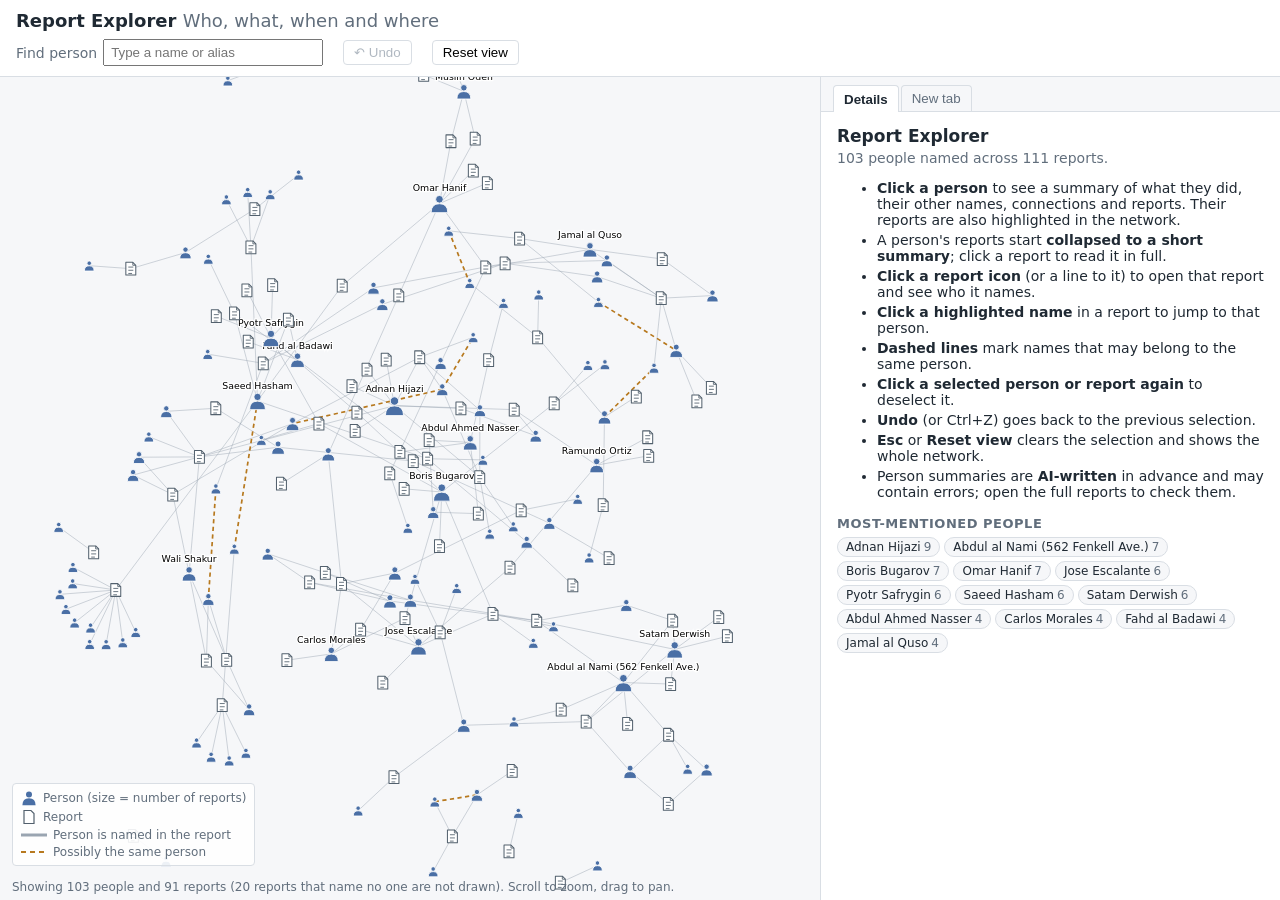
==== index.html @ 6955c85c "Add files via upload" ====
<!DOCTYPE html>
<html lang="en">
<head>
  <meta charset="utf-8">
  <title>Report Explorer</title>
  <link rel="stylesheet" href="web/css/style.css">
</head>
<body>
  <header>
    <h1>Report Explorer <span class="subtitle">Who, what, when and where</span></h1>

    <div class="controls">
      <!-- Search: a datalist suggests names as you type (recognition, not recall). -->
      <label class="control">
        Find person
        <input id="search" type="search" list="person-names"
               placeholder="Type a name or alias" autocomplete="off">
        <datalist id="person-names"></datalist>
      </label>

      <button id="undo" type="button" disabled title="Nothing to undo yet">&#8630; Undo</button>
      <button id="reset" type="button" title="Clear the selection and show the whole network (Esc)">Reset view</button>
    </div>
  </header>

  <main>
    <div id="views">
      <section id="network-area" aria-label="People network">
        <svg id="network"></svg>
        <div id="legend">
          <span><svg width="16" height="16" viewBox="-8 -8 16 16" class="legend-person"><circle cy="-3.4" r="3"/><path d="M-6.6,7.2 Q-6.6,0.2 0,0.2 Q6.6,0.2 6.6,7.2 Z"/></svg> Person (size = number of reports)</span>
          <span><svg width="16" height="16" viewBox="-8 -8 16 16" class="legend-report"><path d="M-5,-6.5 H2 L5,-3.5 V6.5 H-5 Z"/></svg> Report</span>
          <span><svg width="26" height="10"><line x1="0" y1="5" x2="26" y2="5" class="legend-link"/></svg> Person is named in the report</span>
          <span><svg width="26" height="10"><line x1="0" y1="5" x2="26" y2="5" class="legend-possible"/></svg> Possibly the same person</span>
        </div>
        <p id="status" role="status"></p>
        <p id="search-message" role="alert"></p>
      </section>

    </div>

    <aside id="panel" aria-live="polite"></aside>
  </main>

  <!-- D3 v7 (ISC license, https://d3js.org), bundled so the page works offline. -->
  <script src="web/lib/d3.min.js"></script>
  <!-- Data generated by the scripts in processing/ (written to web/data/). -->
  <script src="web/data/network.js"></script>
  <script src="web/data/ai_summaries.js"></script>
  <!-- Application code: shared state first, then the parts of the page, then main. -->
  <script src="web/js/app.js"></script>
  <script src="web/js/tooltip.js"></script>
  <script src="web/js/network.js"></script>
  <script src="web/js/summaries.js"></script>
  <script src="web/js/new_tab.js"></script>
  <script src="web/js/panel.js"></script>
  <script src="web/js/main.js"></script>
</body>
</html>
---- web/css/style.css ----
/* Report Explorer: layout and visual styles. */

:root {
  --bg: #f6f7f9;
  --panel-bg: #ffffff;
  --text: #1f2933;
  --muted: #616e7c;
  --border: #d9dee4;
  --node: #4a6fa5;
  --node-selected: #d9622b;
  --link: #9aa5b1;
  --possible: #b7791f;
  --after: #8e44ad;
  --mark: #fff1b8;
  --mark-focus: #ffd8c2;
}

* { box-sizing: border-box; }

body {
  margin: 0;
  height: 100vh;
  display: flex;
  flex-direction: column;
  font-family: system-ui, -apple-system, "Segoe UI", sans-serif;
  font-size: 14px;
  color: var(--text);
  background: var(--bg);
}

/* ---------- Header and controls ---------- */

header {
  padding: 10px 16px;
  background: var(--panel-bg);
  border-bottom: 1px solid var(--border);
}

h1 { margin: 0 0 8px; font-size: 18px; }
.subtitle { font-weight: normal; color: var(--muted); }

.controls {
  display: flex;
  flex-wrap: wrap;
  align-items: center;
  gap: 8px 20px;
}

.control { display: flex; align-items: center; gap: 6px; color: var(--muted); }
.control input[type="search"] { width: 220px; padding: 4px 6px; }

button {
  padding: 4px 10px;
  border: 1px solid var(--border);
  border-radius: 4px;
  background: var(--panel-bg);
  cursor: pointer;
}
button:hover:not(:disabled) { background: var(--bg); }
button:disabled { color: #b0b8c1; cursor: default; }

/* ---------- Main layout: network on the left, details on the right ---------- */

main { flex: 1; display: flex; min-height: 0; }

#views { flex: 1; display: flex; flex-direction: column; min-width: 0; }
#network-area { flex: 1; position: relative; min-height: 0; }
#network { width: 100%; height: 100%; display: block; cursor: grab; }
#network:active { cursor: grabbing; }

#panel {
  width: 460px;
  overflow-y: auto;
  padding: 14px 16px;
  background: var(--panel-bg);
  border-left: 1px solid var(--border);
}

/* ---------- Network marks ---------- */

.node { cursor: pointer; }
.node .hit { fill: transparent; }
.node.person .icon { fill: var(--node); stroke: #fff; stroke-width: 1px; }
.node.report .icon path { fill: #fff; stroke: #52606d; stroke-width: 1.2px; stroke-linejoin: round; }
.node.report .icon path.fold, .node.report .icon path.lines { fill: none; stroke-width: 1px; }
.node.report text { font-size: 10px; fill: var(--muted); }
.node text {
  font-size: 11px;
  pointer-events: none;
  paint-order: stroke;
  stroke: #fff;
  stroke-width: 3px;
}
.node.person.selected .icon { fill: var(--node-selected); stroke: var(--text); stroke-width: 1.5px; }
.node.report.selected .icon path:first-child { fill: var(--node-selected); stroke: var(--text); }
.node.report.related .icon path:first-child { fill: #fde3d4; stroke: var(--node-selected); }
.node.faded { opacity: 0.15; }
.node.label-hidden text { display: none; }

line.link { stroke: var(--link); stroke-opacity: 0.55; stroke-width: 1px; cursor: pointer; }
line.link:hover { stroke: var(--text); stroke-opacity: 1; }
line.link.highlighted { stroke: var(--node-selected); stroke-opacity: 1; }
line.link.faded { stroke-opacity: 0.06; }

.possible { stroke: var(--possible); stroke-width: 2px; stroke-dasharray: 5 4; fill: none; }
.possible.faded { stroke-opacity: 0.1; }

/* ---------- Legend and status (bottom-left of the network) ---------- */

#legend {
  position: absolute; left: 12px; bottom: 34px;
  display: flex; flex-direction: column; gap: 3px;
  padding: 6px 8px; font-size: 12px; color: var(--muted);
  background: rgba(255, 255, 255, 0.9); border: 1px solid var(--border); border-radius: 4px;
}
#legend span { display: flex; align-items: center; gap: 6px; }
.legend-person { fill: var(--node); }
.legend-report path { fill: #fff; stroke: #52606d; stroke-width: 1.2px; }

.legend-link { stroke: var(--link); stroke-width: 3px; }
.legend-possible { stroke: var(--possible); stroke-width: 2px; stroke-dasharray: 5 4; }

#status { position: absolute; left: 12px; bottom: 6px; margin: 0; font-size: 12px; color: var(--muted); }
#search-message {
  position: absolute; top: 8px; left: 50%; transform: translateX(-50%); margin: 0;
  padding: 4px 10px; border-radius: 4px; background: #fde8e8; color: #9b1c1c;
}
#search-message:empty { display: none; }

#tooltip {
  position: fixed; pointer-events: none; z-index: 10;
  padding: 4px 8px; font-size: 12px; border-radius: 4px;
  background: var(--text); color: #fff; max-width: 280px;
}

/* ---------- Detail panel ---------- */

#panel h2 { margin: 0 0 4px; font-size: 17px; }
#panel h3 { margin: 16px 0 6px; font-size: 13px; text-transform: uppercase; letter-spacing: 0.04em; color: var(--muted); }
.meta { color: var(--muted); margin: 0 0 6px; }
.help li { margin-bottom: 4px; }

.chip-list { display: flex; flex-wrap: wrap; gap: 4px; }
.chip {
  padding: 2px 8px; border: 1px solid var(--border); border-radius: 12px;
  background: var(--bg); cursor: pointer; font-size: 12px;
}
.chip:hover { border-color: var(--node); }
.chip .count { color: var(--muted); margin-left: 3px; }

.alias { margin: 2px 0; }
.badge {
  display: inline-block; padding: 0 5px; margin-left: 4px; border-radius: 3px;
  font-size: 11px; background: #e4e7eb; color: var(--muted);
}
.badge.confirmed { background: #e3f8e8; color: #276749; }
.badge.likely { background: #fff4d6; color: #8a5a00; }
.evidence { color: var(--muted); font-size: 12px; margin: 0 0 6px 10px; }

.report {
  margin: 8px 0; padding: 8px 10px;
  border: 1px solid var(--border); border-radius: 4px; background: #fcfcfd;
}
.report-header { display: flex; justify-content: space-between; gap: 8px; font-size: 12px; color: var(--muted); }
.report-header strong { color: var(--text); }
.report p { margin: 6px 0 0; line-height: 1.45; }
.report .refs { font-size: 12px; color: var(--muted); }

a.ref, mark.person { cursor: pointer; }
a.ref { color: var(--node); text-decoration: underline; }
mark.person { background: var(--mark); border-radius: 2px; }
mark.person.focus { background: var(--mark-focus); font-weight: 600; }

/* ---------- Panel tabs ---------- */

#panel { padding: 0; display: flex; flex-direction: column; overflow: hidden; }
.panel-tabs {
  display: flex; gap: 2px; padding: 8px 12px 0;
  border-bottom: 1px solid var(--border); background: var(--bg);
}
.tab {
  border: 1px solid var(--border); border-bottom: none; border-radius: 4px 4px 0 0;
  background: var(--bg); color: var(--muted); padding: 5px 10px;
}
.tab.active { background: var(--panel-bg); color: var(--text); font-weight: 600; margin-bottom: -1px; }
.panel-body { flex: 1; overflow-y: auto; padding: 14px 16px; }
#panel h4 { margin: 10px 0 4px; font-size: 12px; color: var(--muted); }

/* ---------- Small buttons ---------- */

button.small { padding: 1px 7px; font-size: 12px; }
button.link { border: none; background: none; color: var(--muted); }

/* ---------- Person summaries ---------- */

.summary-box { margin: 8px 0; padding: 8px 10px; border-radius: 4px; font-size: 13px; line-height: 1.45; }
.summary-box.ai { background: #f7f2fa; border-left: 3px solid var(--after); }
.summary-box p { margin: 2px 0; }
.source-label { font-size: 11px; font-weight: 600; text-transform: uppercase; letter-spacing: 0.04em; color: var(--muted); }

/* ---------- Collapsible report cards ---------- */

.report.collapsible .report-header { cursor: pointer; }
.report.collapsible .report-header:hover strong { color: var(--node); }
.chevron { color: var(--muted); }
.card-summary { margin-top: 5px; font-size: 13px; line-height: 1.4; }
.card-summary p { margin: 0; }
.card-summary p { font-style: italic; }
.full-report { margin-top: 6px; border-top: 1px dashed var(--border); padding-top: 4px; }
.full-label { font-size: 11px; color: var(--muted); text-transform: uppercase; letter-spacing: 0.04em; }
button.show-full { padding: 2px 0; color: var(--node); }
button.expand-all { padding: 0; color: var(--node); }

/* ---------- New tab (empty for now) ---------- */
.placeholder { border: 2px dashed var(--border); border-radius: 6px; padding: 16px; color: var(--muted); }
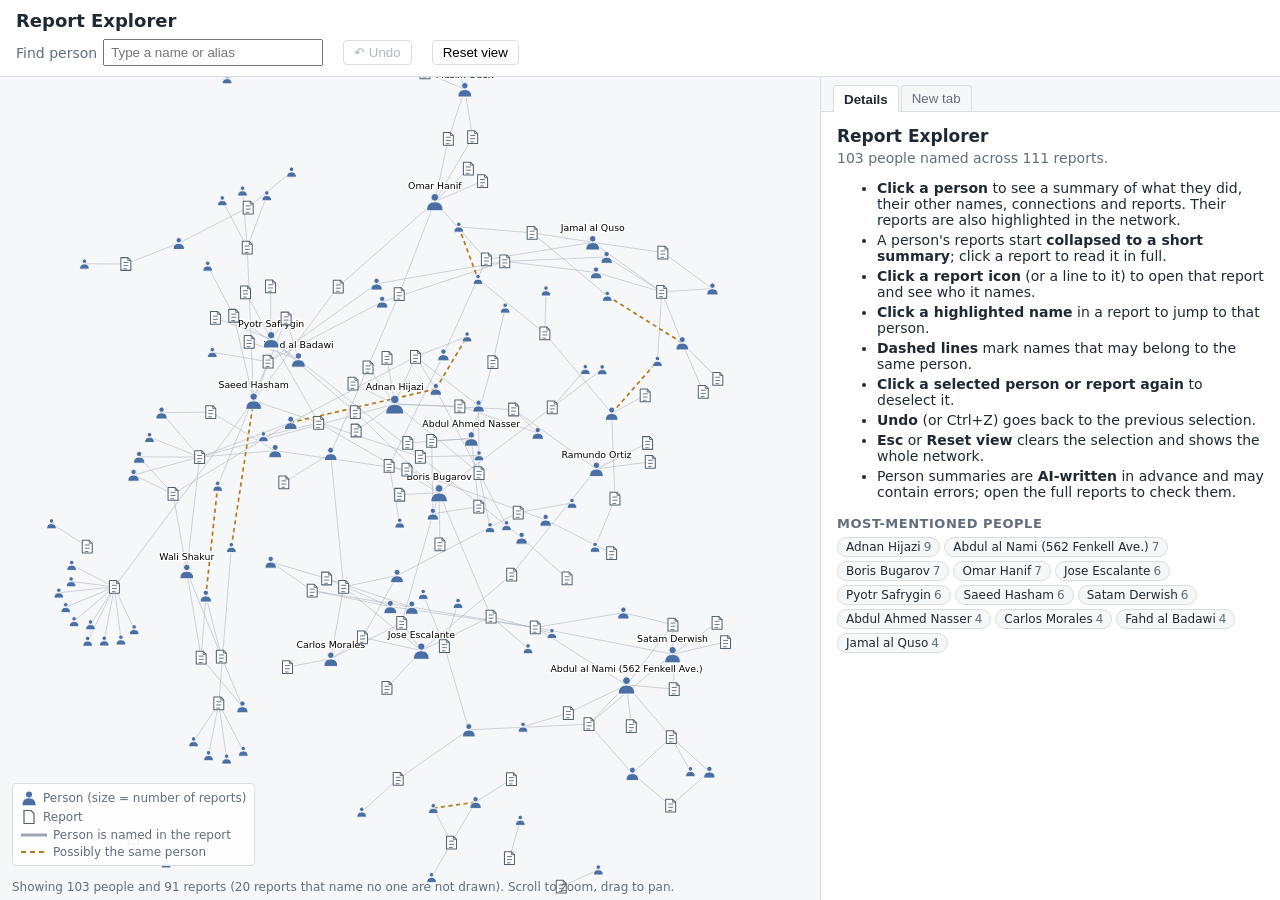
==== commit 3f03b3af: "Add files via upload" ====
--- a/index.html
+++ b/index.html
@@ -7,7 +7,7 @@
 </head>
 <body>
   <header>
-    <h1>Report Explorer <span class="subtitle">Who, what, when and where</span></h1>
+    <h1>Report Explorer <span class="subtitle"></span></h1>
 
     <div class="controls">
       <!-- Search: a datalist suggests names as you type (recognition, not recall). -->
